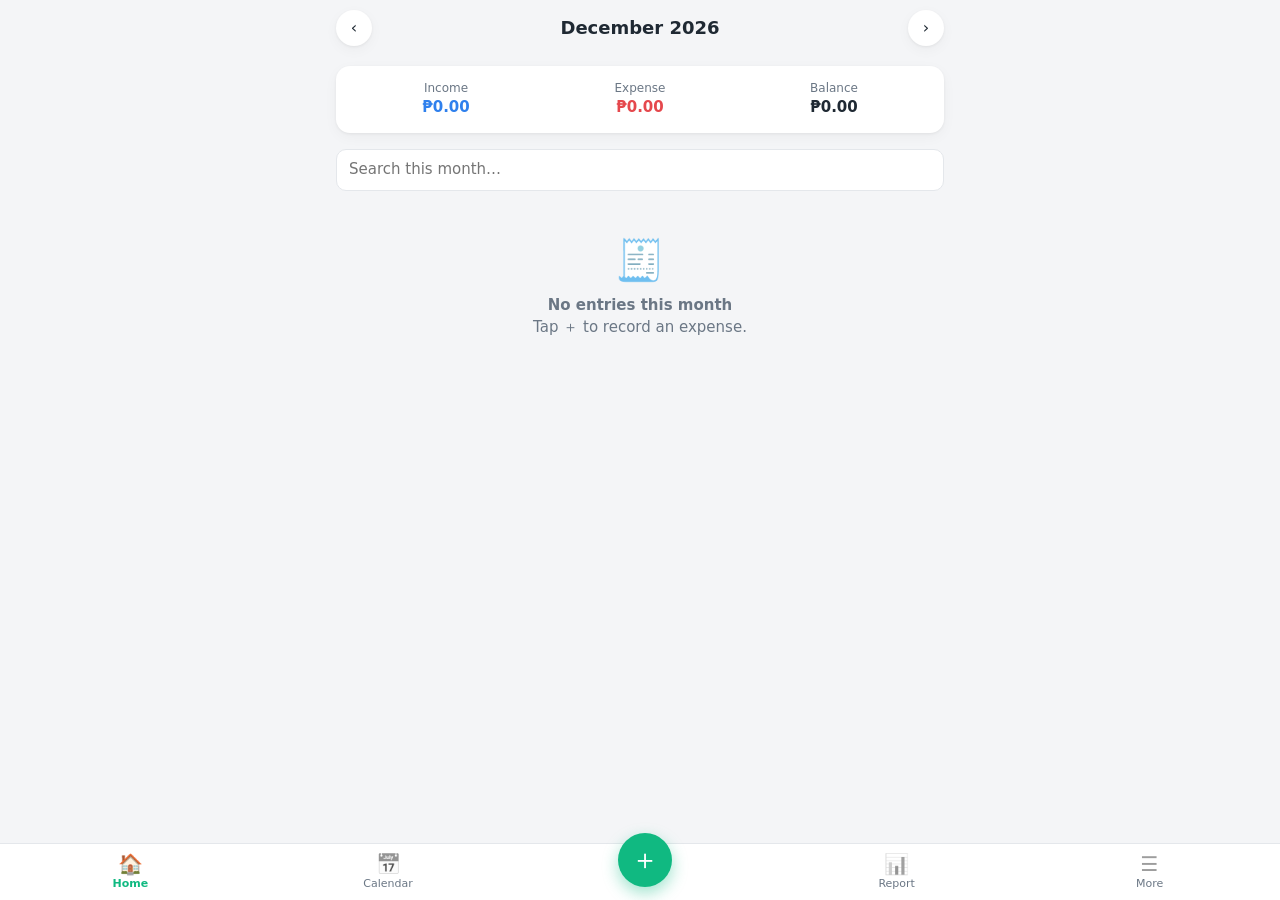
==== index.html @ 1f7997eb "Kakeibo: offline-first expense tracker PWA Co-Authored-By: Claude Opus 5.5 <noreply@anthropic.com>" ====
<!doctype html>
<html lang="en">
<head>
  <meta charset="utf-8">
  <meta name="viewport" content="width=device-width, initial-scale=1, viewport-fit=cover">
  <title>Kakeibo</title>
  <meta name="description" content="Offline-first household expense tracker">
  <meta name="theme-color" content="#10b981">
  <meta name="apple-mobile-web-app-capable" content="yes">
  <meta name="apple-mobile-web-app-status-bar-style" content="default">
  <meta name="apple-mobile-web-app-title" content="Kakeibo">
  <link rel="manifest" href="manifest.webmanifest">
  <link rel="icon" type="image/png" href="icons/icon-192.png">
  <link rel="apple-touch-icon" href="icons/apple-touch-icon.png">
  <link rel="stylesheet" href="styles.css">
</head>
<body>
  <header class="topbar" id="topbar"></header>
  <main id="view"></main>

  <nav class="tabbar" id="tabbar">
    <button data-act="tab" data-tab="home"><span>🏠</span>Home</button>
    <button data-act="tab" data-tab="calendar"><span>📅</span>Calendar</button>
    <button class="fab" data-act="newTx" aria-label="Add entry">＋</button>
    <button data-act="tab" data-tab="report"><span>📊</span>Report</button>
    <button data-act="tab" data-tab="more"><span>☰</span>More</button>
  </nav>

  <div class="overlay" id="overlay" hidden>
    <div class="sheet" id="sheet" role="dialog" aria-modal="true"></div>
  </div>
  <div class="toast" id="toast" hidden></div>

  <script src="app.js"></script>
</body>
</html>
---- styles.css ----
:root {
  --bg: #f4f5f7;
  --card: #ffffff;
  --text: #1f2933;
  --muted: #6b7785;
  --line: #e4e7eb;
  --accent: #10b981;
  --accent-ink: #ffffff;
  --expense: #e5484d;
  --income: #2f80ed;
  --transfer: #8e7cc3;
  --chip: #eef1f4;
  --shadow: 0 1px 3px rgba(0,0,0,.06), 0 4px 14px rgba(0,0,0,.04);
  --radius: 14px;
  --safe-b: env(safe-area-inset-bottom, 0px);
  color-scheme: light;
}
@media (prefers-color-scheme: dark) {
  :root:not([data-theme="light"]) {
    --bg: #0f1216; --card: #1a1f25; --text: #e6e9ed; --muted: #95a0ad; --line: #2a3139;
    --chip: #252c34; --expense: #ff6b6f; --income: #5aa2ff; --shadow: none; color-scheme: dark;
  }
}
:root[data-theme="dark"] {
  --bg: #0f1216; --card: #1a1f25; --text: #e6e9ed; --muted: #95a0ad; --line: #2a3139;
  --chip: #252c34; --expense: #ff6b6f; --income: #5aa2ff; --shadow: none; color-scheme: dark;
}

* { box-sizing: border-box; -webkit-tap-highlight-color: transparent; }
html, body { margin: 0; }
body {
  background: var(--bg); color: var(--text);
  font: 15px/1.45 system-ui, -apple-system, "Segoe UI", Roboto, "Noto Sans", sans-serif;
  padding-bottom: calc(76px + var(--safe-b));
}
button, input, select, textarea { font: inherit; color: inherit; }
button { cursor: pointer; }
main { max-width: 640px; margin: 0 auto; padding: 0 16px 24px; }

/* Top bar */
.topbar {
  position: sticky; top: 0; z-index: 5; background: var(--bg);
  padding: calc(10px + env(safe-area-inset-top, 0px)) 16px 8px;
  max-width: 640px; margin: 0 auto; display: flex; align-items: center; gap: 8px;
}
.topbar h1 { font-size: 18px; margin: 0; flex: 1; text-align: center; }
.icon-btn {
  border: 0; background: var(--card); border-radius: 50%; width: 36px; height: 36px;
  display: grid; place-items: center; box-shadow: var(--shadow); font-size: 16px;
}
.icon-btn.ghost { background: transparent; box-shadow: none; }

/* Cards & lists */
.card { background: var(--card); border-radius: var(--radius); box-shadow: var(--shadow); padding: 14px 16px; margin: 12px 0; }
.summary { display: grid; grid-template-columns: repeat(3, 1fr); gap: 6px; text-align: center; }
.summary small { display: block; color: var(--muted); font-size: 12px; }
.summary b { font-size: 15px; font-variant-numeric: tabular-nums; }
.neg { color: var(--expense); } .pos { color: var(--income); }
.muted { color: var(--muted); }
.section-title { font-size: 13px; color: var(--muted); margin: 18px 4px 6px; display: flex; justify-content: space-between; }

.list { background: var(--card); border-radius: var(--radius); box-shadow: var(--shadow); overflow: hidden; }
.row {
  display: flex; align-items: center; gap: 12px; padding: 12px 16px; width: 100%;
  border: 0; background: none; text-align: left; border-top: 1px solid var(--line);
}
.row:first-child { border-top: 0; }
.row .ico { width: 36px; height: 36px; border-radius: 10px; display: grid; place-items: center; font-size: 18px; flex: none; }
.row .main { flex: 1; min-width: 0; }
.row .main > span { display: block; white-space: nowrap; overflow: hidden; text-overflow: ellipsis; }
.row .main .bar { margin-top: 5px; }
.row .sub { font-size: 12px; color: var(--muted); }
.row .amt { font-variant-numeric: tabular-nums; font-weight: 600; white-space: nowrap; }
.day-head { display: flex; justify-content: space-between; font-size: 12px; color: var(--muted); padding: 14px 4px 6px; }

.empty { text-align: center; color: var(--muted); padding: 40px 16px; }
.empty .big { font-size: 40px; display: block; margin-bottom: 6px; }

/* Budget bar */
.bar { height: 8px; border-radius: 99px; background: var(--chip); overflow: hidden; margin-top: 8px; }
.bar > i { display: block; height: 100%; background: var(--accent); border-radius: 99px; }
.bar.over > i { background: var(--expense); }
.budget-line { display: flex; justify-content: space-between; font-size: 13px; }

/* Search */
.search { width: 100%; border: 1px solid var(--line); background: var(--card); border-radius: 10px; padding: 9px 12px; margin-top: 4px; }

/* Calendar */
.cal { display: grid; grid-template-columns: repeat(7, 1fr); gap: 2px; background: var(--card); border-radius: var(--radius); padding: 8px; box-shadow: var(--shadow); }
.cal .dow { text-align: center; font-size: 11px; color: var(--muted); padding: 4px 0; }
.cal .cell {
  min-height: 58px; border: 0; background: none; border-radius: 8px; padding: 4px 2px;
  display: flex; flex-direction: column; align-items: center; gap: 1px; font-size: 13px;
}
.cal .cell.out { opacity: .3; }
.cal .cell.today .d { background: var(--accent); color: var(--accent-ink); border-radius: 99px; padding: 0 6px; }
.cal .cell.sel { background: var(--chip); }
.cal .cell small { font-size: 9.5px; line-height: 1.2; font-variant-numeric: tabular-nums; max-width: 100%; overflow: hidden; }

/* Report */
.seg { display: flex; background: var(--chip); border-radius: 10px; padding: 3px; gap: 3px; }
.seg button { flex: 1; border: 0; background: none; border-radius: 8px; padding: 7px 4px; font-size: 14px; color: var(--muted); }
.seg button.on { background: var(--card); color: var(--text); font-weight: 600; box-shadow: var(--shadow); }
.donut-wrap { position: relative; width: 220px; margin: 8px auto; }
.donut-wrap svg { display: block; width: 100%; transform: rotate(-90deg); }
.donut-center { position: absolute; inset: 0; display: grid; place-content: center; text-align: center; }
.donut-center b { font-size: 18px; font-variant-numeric: tabular-nums; }
.dot { width: 10px; height: 10px; border-radius: 50%; display: inline-block; flex: none; }
.bars svg { width: 100%; display: block; }
.bars text { fill: var(--muted); font-size: 10px; }
.legend { display: flex; gap: 14px; justify-content: center; font-size: 12px; color: var(--muted); margin-top: 6px; }

/* Tab bar */
.tabbar {
  position: fixed; left: 0; right: 0; bottom: 0; z-index: 10;
  display: flex; justify-content: space-around; align-items: center;
  background: var(--card); border-top: 1px solid var(--line);
  padding: 6px 4px calc(6px + var(--safe-b));
}
.tabbar button { border: 0; background: none; display: flex; flex-direction: column; align-items: center; font-size: 11px; color: var(--muted); padding: 2px 8px; min-width: 56px; }
.tabbar button span { font-size: 20px; line-height: 1.2; filter: grayscale(1); opacity: .7; }
.tabbar button.on { color: var(--accent); font-weight: 600; }
.tabbar button.on span { filter: none; opacity: 1; }
.tabbar .fab {
  width: 54px; height: 54px; min-width: 0; border-radius: 50%; background: var(--accent); color: var(--accent-ink);
  font-size: 28px; margin-top: -24px; box-shadow: 0 6px 16px rgba(16,185,129,.4); justify-content: center;
}

/* Bottom sheet */
.overlay { position: fixed; inset: 0; background: rgba(0,0,0,.4); z-index: 20; display: flex; align-items: flex-end; justify-content: center; }
.overlay[hidden] { display: none; }
.sheet {
  background: var(--bg); width: 100%; max-width: 640px; max-height: 92vh; overflow-y: auto;
  border-radius: 18px 18px 0 0; padding: 14px 16px calc(18px + var(--safe-b));
  animation: up .2s ease-out;
}
@keyframes up { from { transform: translateY(40px); opacity: .5; } }
.sheet-head { display: flex; align-items: center; gap: 8px; margin-bottom: 10px; }
.sheet-head h2 { font-size: 17px; margin: 0; flex: 1; text-align: center; }
.sheet-head button { border: 0; background: none; color: var(--accent); font-weight: 600; padding: 6px; min-width: 60px; }
.sheet-head button:first-child { text-align: left; color: var(--muted); font-weight: 400; }
.sheet-head button:last-child { text-align: right; }

.amount-input {
  display: flex; align-items: center; gap: 6px; background: var(--card); border-radius: var(--radius);
  padding: 10px 16px; margin: 12px 0; box-shadow: var(--shadow);
}
.amount-input span { font-size: 22px; color: var(--muted); }
.amount-input input { border: 0; background: none; outline: none; font-size: 32px; font-weight: 700; width: 100%; text-align: right; font-variant-numeric: tabular-nums; }
.t-expense .amount-input input { color: var(--expense); }
.t-income .amount-input input { color: var(--income); }

.cats { display: grid; grid-template-columns: repeat(4, 1fr); gap: 8px; margin: 8px 0; }
.cats button {
  border: 2px solid transparent; background: var(--card); border-radius: 12px; padding: 8px 2px;
  display: flex; flex-direction: column; align-items: center; gap: 2px; font-size: 11px; box-shadow: var(--shadow);
}
.cats button i { font-style: normal; font-size: 22px; }
.cats button.on { border-color: var(--accent); }

.field { display: flex; align-items: center; gap: 10px; background: var(--card); padding: 4px 16px; border-top: 1px solid var(--line); }
.field:first-child { border-top: 0; }
.field label { width: 92px; color: var(--muted); font-size: 14px; flex: none; }
.field input, .field select, .field textarea { flex: 1; border: 0; background: none; padding: 10px 0; outline: none; min-width: 0; }
.field textarea { resize: vertical; min-height: 44px; }
.form { border-radius: var(--radius); overflow: hidden; box-shadow: var(--shadow); margin: 12px 0; }

.btn { display: block; width: 100%; border: 0; border-radius: 12px; padding: 13px; font-weight: 600; background: var(--accent); color: var(--accent-ink); margin-top: 10px; }
.btn.secondary { background: var(--card); color: var(--text); box-shadow: var(--shadow); }
.btn.danger { background: transparent; color: var(--expense); box-shadow: none; }

.chips { display: flex; flex-wrap: wrap; gap: 6px; padding: 8px 0; }
.chips button { border: 1px solid var(--line); background: var(--card); border-radius: 99px; padding: 5px 12px; font-size: 13px; }
.chips button.on { background: var(--accent); color: var(--accent-ink); border-color: var(--accent); }

.toast {
  position: fixed; left: 50%; bottom: calc(90px + var(--safe-b)); transform: translateX(-50%);
  background: #222; color: #fff; padding: 9px 16px; border-radius: 99px; font-size: 14px; z-index: 30;
}
.toast[hidden] { display: none; }

.budget-input { width: 110px; text-align: right; border: 1px solid var(--line); border-radius: 8px; padding: 6px 8px; background: var(--bg); }
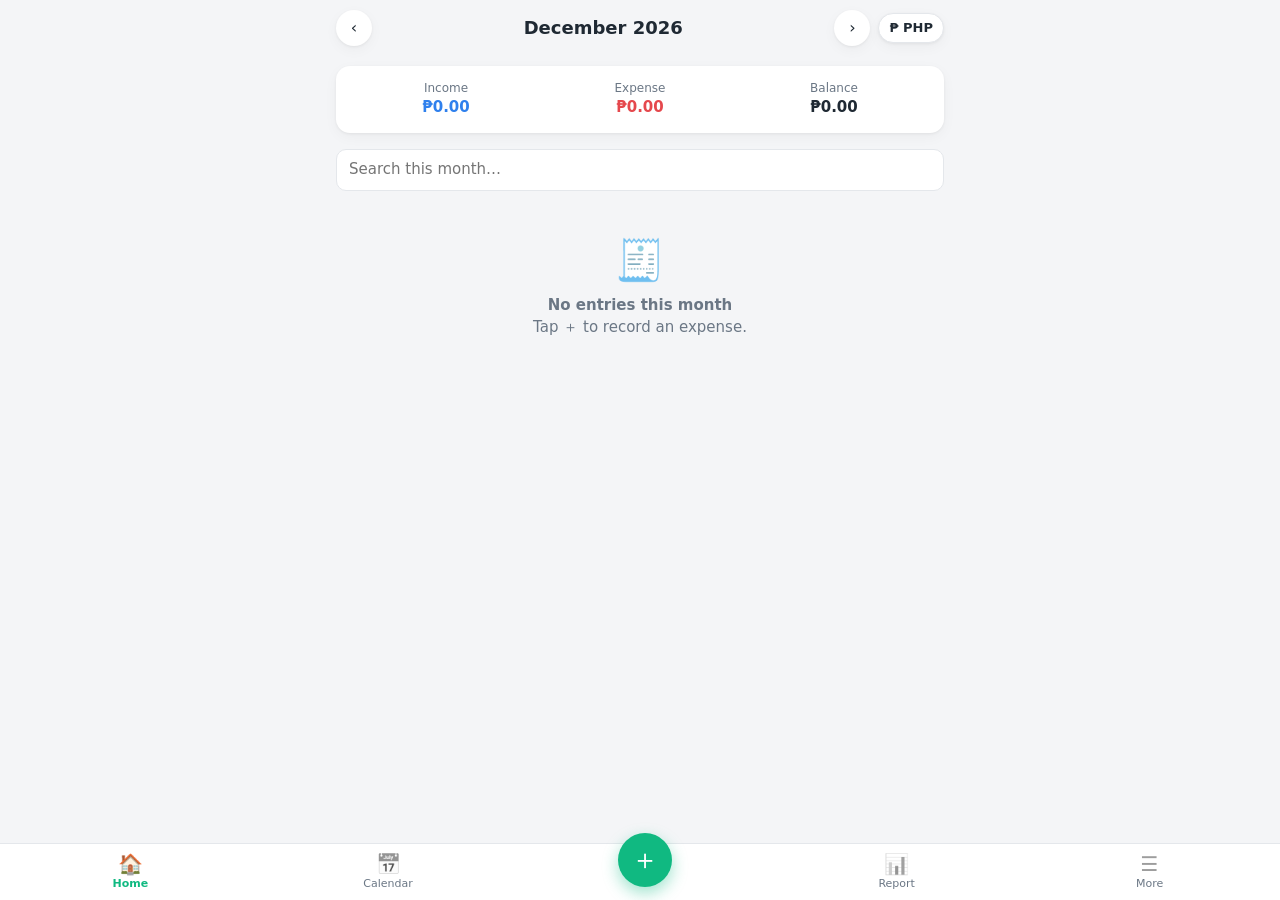
==== commit 88d2e6d6: "Add encrypted, offline-first sync between devices Data is encrypted on-device (PBKDF2 + AES-GCM) and" ====
--- a/index.html
+++ b/index.html
@@ -32,5 +32,6 @@
   <div class="toast" id="toast" hidden></div>
 
   <script src="app.js"></script>
+  <script src="sync.js"></script>
 </body>
 </html>
--- a/styles.css
+++ b/styles.css
@@ -80,7 +80,11 @@
 .bar { height: 8px; border-radius: 99px; background: var(--chip); overflow: hidden; margin-top: 8px; }
 .bar > i { display: block; height: 100%; background: var(--accent); border-radius: 99px; }
 .bar.over > i { background: var(--expense); }
-.budget-line { display: flex; justify-content: space-between; font-size: 13px; }
+.budget-line { display: flex; justify-content: space-between; gap: 8px; font-size: 13px; }
+.budget-cats { border-top: 1px solid var(--line); margin-top: 12px; padding-top: 4px; }
+.budget-cat { display: block; width: 100%; border: 0; background: none; text-align: left; padding: 8px 0; }
+.budget-cat + .budget-cat { border-top: 1px dashed var(--line); }
+.budget-cat .bar { margin-top: 5px; height: 6px; }
 
 /* Search */
 .search { width: 100%; border: 1px solid var(--line); background: var(--card); border-radius: 10px; padding: 9px 12px; margin-top: 4px; }
@@ -179,4 +183,16 @@
 }
 .toast[hidden] { display: none; }
 
+.cur-chip {
+  border: 1px solid var(--line); background: var(--card); border-radius: 99px; padding: 5px 10px;
+  font-size: 13px; font-weight: 600; white-space: nowrap; flex: none; box-shadow: var(--shadow);
+}
+.sync-badge { border: 0; background: none; font-size: 17px; padding: 4px 2px; flex: none; line-height: 1; }
+.sync-badge.sync-syncing { animation: spin 1.2s linear infinite; }
+.sync-badge.sync-synced { opacity: .55; }
+@keyframes spin { to { transform: rotate(360deg); } }
+.amount-input .cur-chip { font-size: 15px; box-shadow: none; background: var(--chip); }
+.approx { text-align: right; font-size: 13px; min-height: 18px; margin: -6px 6px 4px; }
+.row .amt small { display: block; text-align: right; font-size: 11px; font-weight: 400; color: var(--muted); }
+
 .budget-input { width: 110px; text-align: right; border: 1px solid var(--line); border-radius: 8px; padding: 6px 8px; background: var(--bg); }
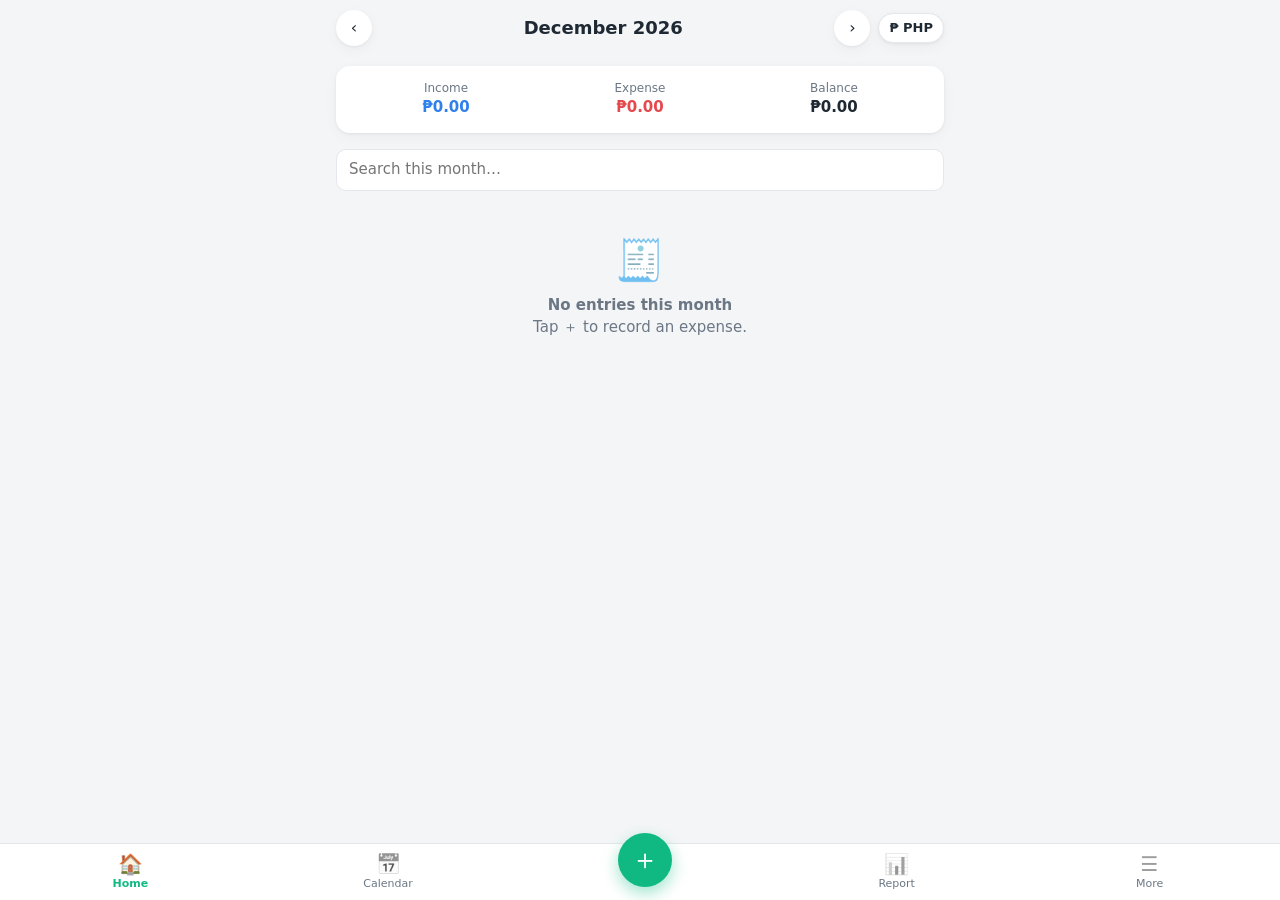
==== commit 25d5f772: "Add monthly spending summary and notification Summary screen per month (spent/income/saved, change v" ====
--- a/index.html
+++ b/index.html
@@ -33,5 +33,7 @@
 
   <script src="app.js"></script>
   <script src="sync.js"></script>
+  <script src="receipt.js"></script>
+  <script src="notify.js"></script>
 </body>
 </html>
--- a/styles.css
+++ b/styles.css
@@ -187,6 +187,23 @@
   border: 1px solid var(--line); background: var(--card); border-radius: 99px; padding: 5px 10px;
   font-size: 13px; font-weight: 600; white-space: nowrap; flex: none; box-shadow: var(--shadow);
 }
+.scan-row { display: flex; gap: 8px; align-items: center; margin-top: 10px; }
+.scan-row .btn { margin-top: 0; flex: 1; padding: 10px; }
+.scan-box { display: flex; gap: 12px; align-items: center; background: var(--card); border-radius: var(--radius); padding: 10px; margin-top: 10px; box-shadow: var(--shadow); }
+.scan-box img { width: 52px; height: 70px; object-fit: cover; border-radius: 6px; flex: none; background: var(--chip); }
+.scan-info { flex: 1; min-width: 0; display: flex; flex-direction: column; gap: 2px; font-size: 14px; }
+.scan-info small { font-size: 12px; }
+.scan-info .bar > i { transition: width .2s; }
+.scan-text { margin: 6px 4px 0; font-size: 13px; color: var(--muted); }
+.scan-text pre { white-space: pre-wrap; font-size: 12px; background: var(--card); border-radius: 8px; padding: 8px; max-height: 200px; overflow: auto; }
+input.filled { background: rgba(16,185,129,.12) !important; border-radius: 6px; }
+.summary-banner { display: flex; align-items: center; gap: 4px; padding: 10px 8px 10px 14px; border: 1px solid var(--accent); }
+.summary-open { flex: 1; display: flex; gap: 12px; align-items: center; border: 0; background: none; text-align: left; padding: 0; min-width: 0; }
+.summary-open > span:first-child { font-size: 26px; }
+.summary-open b, .summary-open small { display: block; }
+.summary-open small { color: var(--muted); font-size: 12px; }
+.summary-facts { display: flex; flex-direction: column; gap: 10px; font-size: 14px; }
+.summary-facts .bar { margin-top: 6px; }
 .sync-badge { border: 0; background: none; font-size: 17px; padding: 4px 2px; flex: none; line-height: 1; }
 .sync-badge.sync-syncing { animation: spin 1.2s linear infinite; }
 .sync-badge.sync-synced { opacity: .55; }
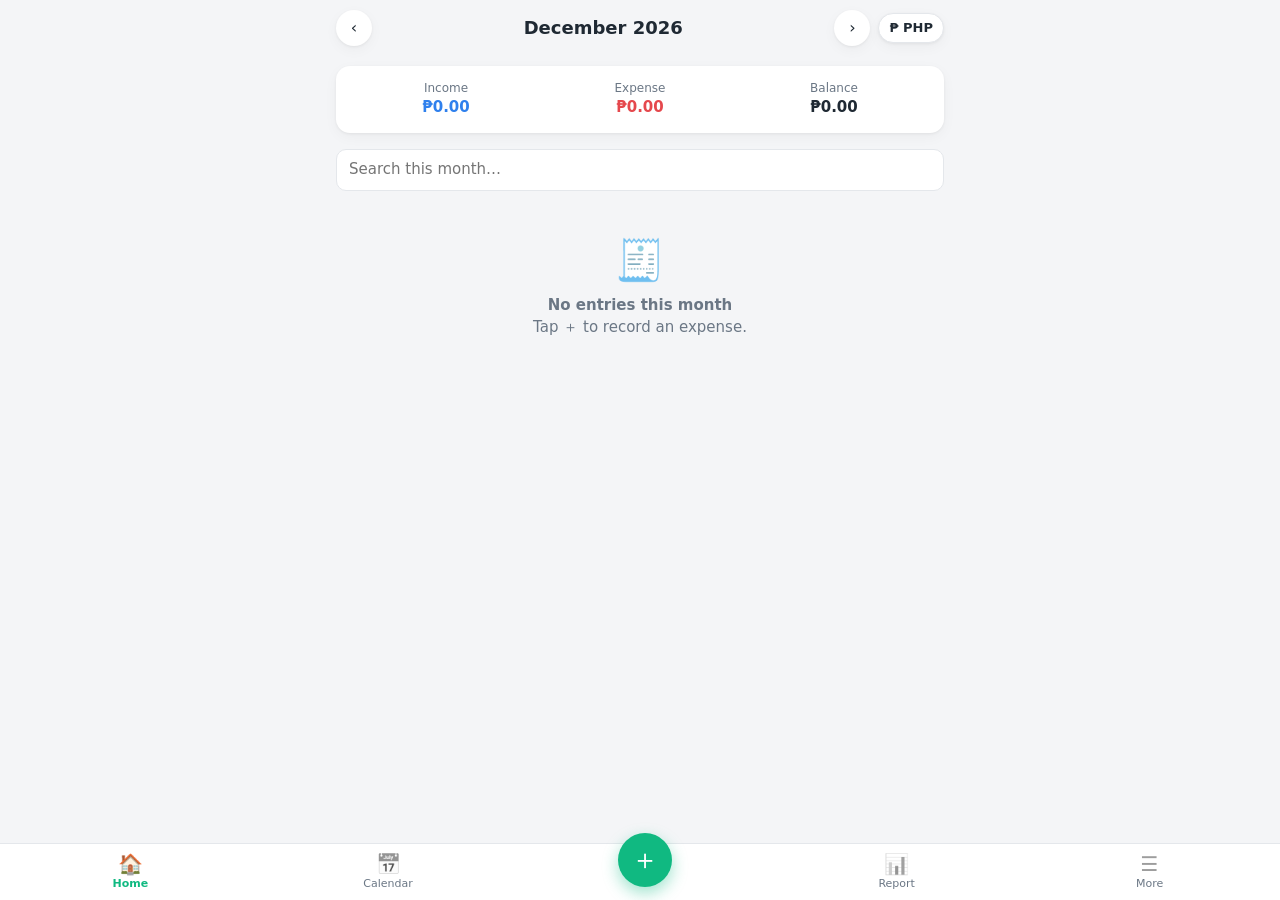
==== commit e61ea307: "Add recurring entries (rent, subscriptions, salary) Repeat option on entries plus a Recurring screen" ====
--- a/index.html
+++ b/index.html
@@ -34,6 +34,7 @@
   <script src="app.js"></script>
   <script src="sync.js"></script>
   <script src="receipt.js"></script>
+  <script src="recurring.js"></script>
   <script src="notify.js"></script>
 </body>
 </html>
--- a/styles.css
+++ b/styles.css
@@ -204,6 +204,9 @@
 .summary-open small { color: var(--muted); font-size: 12px; }
 .summary-facts { display: flex; flex-direction: column; gap: 10px; font-size: 14px; }
 .summary-facts .bar { margin-top: 6px; }
+.link-btn { flex: 1; border: 0; background: none; color: var(--accent); padding: 10px 0; text-align: left; font-size: 14px; min-width: 0; }
+.upcoming { display: flex; flex-direction: column; gap: 8px; }
+.upcoming small { font-size: 12px; margin-left: 4px; }
 .sync-badge { border: 0; background: none; font-size: 17px; padding: 4px 2px; flex: none; line-height: 1; }
 .sync-badge.sync-syncing { animation: spin 1.2s linear infinite; }
 .sync-badge.sync-synced { opacity: .55; }
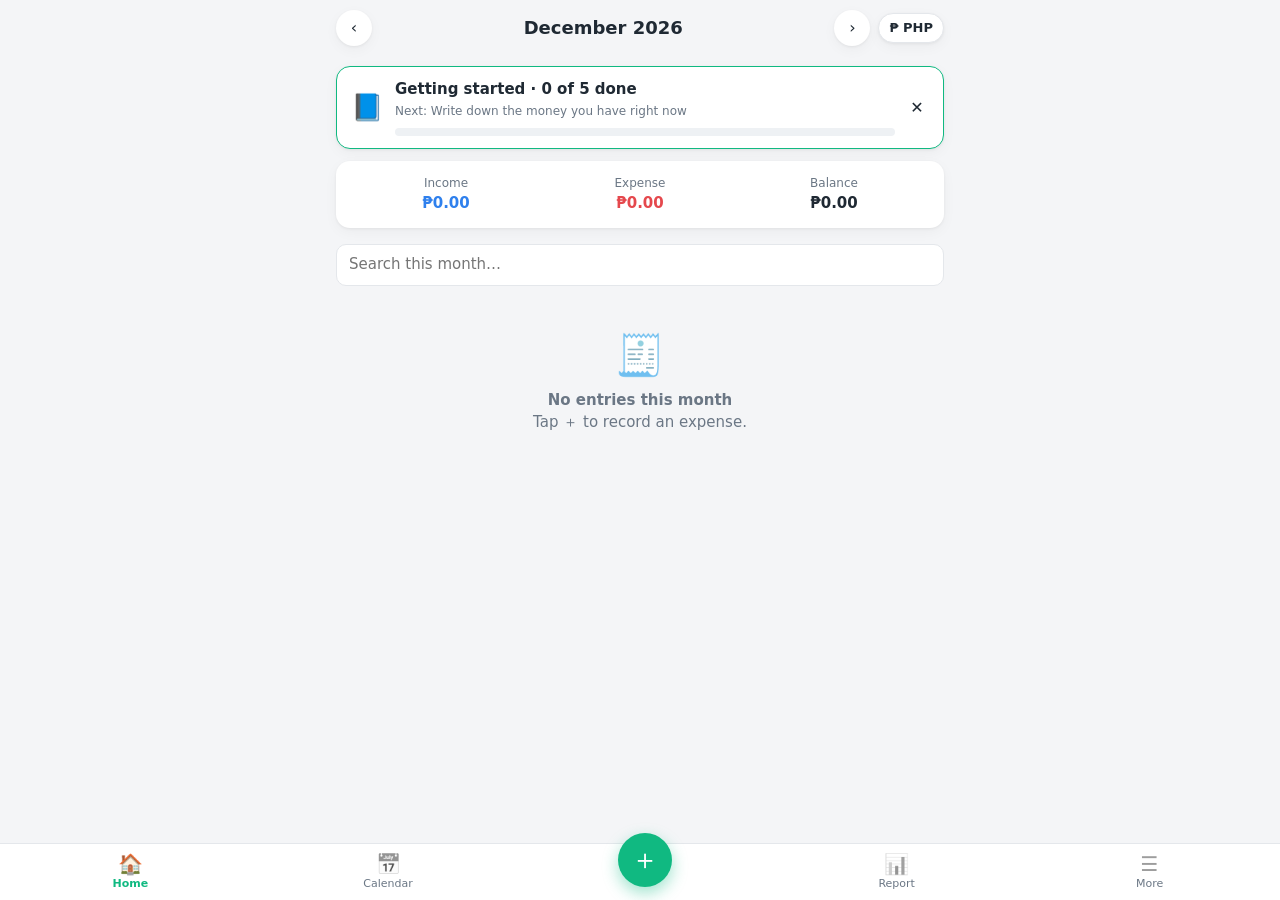
==== commit 266aa485: "Add a practical Getting started guide A step-by-step setup with real money rather than a button tour" ====
--- a/index.html
+++ b/index.html
@@ -35,6 +35,7 @@
   <script src="sync.js"></script>
   <script src="receipt.js"></script>
   <script src="recurring.js"></script>
+  <script src="guide.js"></script>
   <script src="notify.js"></script>
 </body>
 </html>
--- a/styles.css
+++ b/styles.css
@@ -171,6 +171,7 @@
 
 .btn { display: block; width: 100%; border: 0; border-radius: 12px; padding: 13px; font-weight: 600; background: var(--accent); color: var(--accent-ink); margin-top: 10px; }
 .btn.secondary { background: var(--card); color: var(--text); box-shadow: var(--shadow); }
+.btn.btn-danger { background: var(--expense); color: #fff; }
 .btn.danger { background: transparent; color: var(--expense); box-shadow: none; }
 
 .chips { display: flex; flex-wrap: wrap; gap: 6px; padding: 8px 0; }
@@ -182,6 +183,15 @@
   background: #222; color: #fff; padding: 9px 16px; border-radius: 99px; font-size: 14px; z-index: 30;
 }
 .toast[hidden] { display: none; }
+.update-bar {
+  position: fixed; left: 50%; transform: translateX(-50%); bottom: calc(84px + var(--safe-b)); z-index: 25;
+  width: calc(100% - 32px); max-width: 480px; display: flex; align-items: center; gap: 10px;
+  background: #1f2933; color: #fff; padding: 10px 10px 10px 16px; border-radius: 14px; font-size: 14px;
+  box-shadow: 0 6px 20px rgba(0,0,0,.25);
+}
+.update-bar span { flex: 1; }
+body:has(.update-bar) .toast { bottom: calc(150px + var(--safe-b)); }
+.update-bar button { border: 0; border-radius: 10px; background: var(--accent); color: #fff; font-weight: 600; padding: 8px 14px; }
 
 .cur-chip {
   border: 1px solid var(--line); background: var(--card); border-radius: 99px; padding: 5px 10px;
@@ -207,6 +217,28 @@
 .link-btn { flex: 1; border: 0; background: none; color: var(--accent); padding: 10px 0; text-align: left; font-size: 14px; min-width: 0; }
 .upcoming { display: flex; flex-direction: column; gap: 8px; }
 .upcoming small { font-size: 12px; margin-left: 4px; }
+.guide-card { display: flex; align-items: center; gap: 4px; padding: 12px 8px 12px 14px; border: 1px solid var(--accent); }
+.guide-card-main { flex: 1; display: flex; gap: 12px; align-items: center; border: 0; background: none; text-align: left; padding: 0; min-width: 0; }
+.guide-card-main > div { flex: 1; min-width: 0; }
+.guide-card-main b, .guide-card-main small { display: block; }
+.guide-card-main small { color: var(--muted); font-size: 12px; margin-top: 2px; }
+.guide-emoji { font-size: 26px; }
+.guide-intro { font-size: 14px; line-height: 1.55; }
+.guide-step { padding: 0; overflow: hidden; }
+.guide-step-head { display: flex; align-items: center; gap: 12px; width: 100%; border: 0; background: none; text-align: left; padding: 14px 16px; }
+.guide-step-head b { flex: 1; }
+.guide-num { width: 26px; height: 26px; border-radius: 50%; background: var(--chip); display: grid; place-items: center; font-size: 13px; font-weight: 700; flex: none; }
+.guide-step.done .guide-num { background: var(--accent); color: var(--accent-ink); }
+.guide-step.done .guide-step-head b { color: var(--muted); font-weight: 500; }
+.guide-step-body { padding: 0 16px 14px; font-size: 14px; line-height: 1.55; }
+.guide-step-body p { margin: 0 0 10px; }
+.guide-step-body .form { margin: 4px 0; }
+.guide-example { background: var(--chip); border-radius: 10px; padding: 8px 12px; font-size: 13px; }
+.guide-tips { margin: 0 0 10px; padding-left: 20px; }
+.guide-tips li { margin-bottom: 4px; }
+.guide-later { display: flex; flex-direction: column; gap: 8px; font-size: 14px; }
+.bal-row { gap: 8px; }
+.bal-row label { font-size: 15px; color: var(--text) !important; }
 .sync-badge { border: 0; background: none; font-size: 17px; padding: 4px 2px; flex: none; line-height: 1; }
 .sync-badge.sync-syncing { animation: spin 1.2s linear infinite; }
 .sync-badge.sync-synced { opacity: .55; }
@@ -216,3 +248,5 @@
 .row .amt small { display: block; text-align: right; font-size: 11px; font-weight: 400; color: var(--muted); }
 
 .budget-input { width: 110px; text-align: right; border: 1px solid var(--line); border-radius: 8px; padding: 6px 8px; background: var(--bg); }
+.bal-row .bal-val, .bal-row .bal-name { border-bottom: 1px solid var(--line) !important; padding: 8px 2px !important; }
+.bal-row .bal-val:focus, .bal-row .bal-name:focus { border-bottom-color: var(--accent) !important; }
